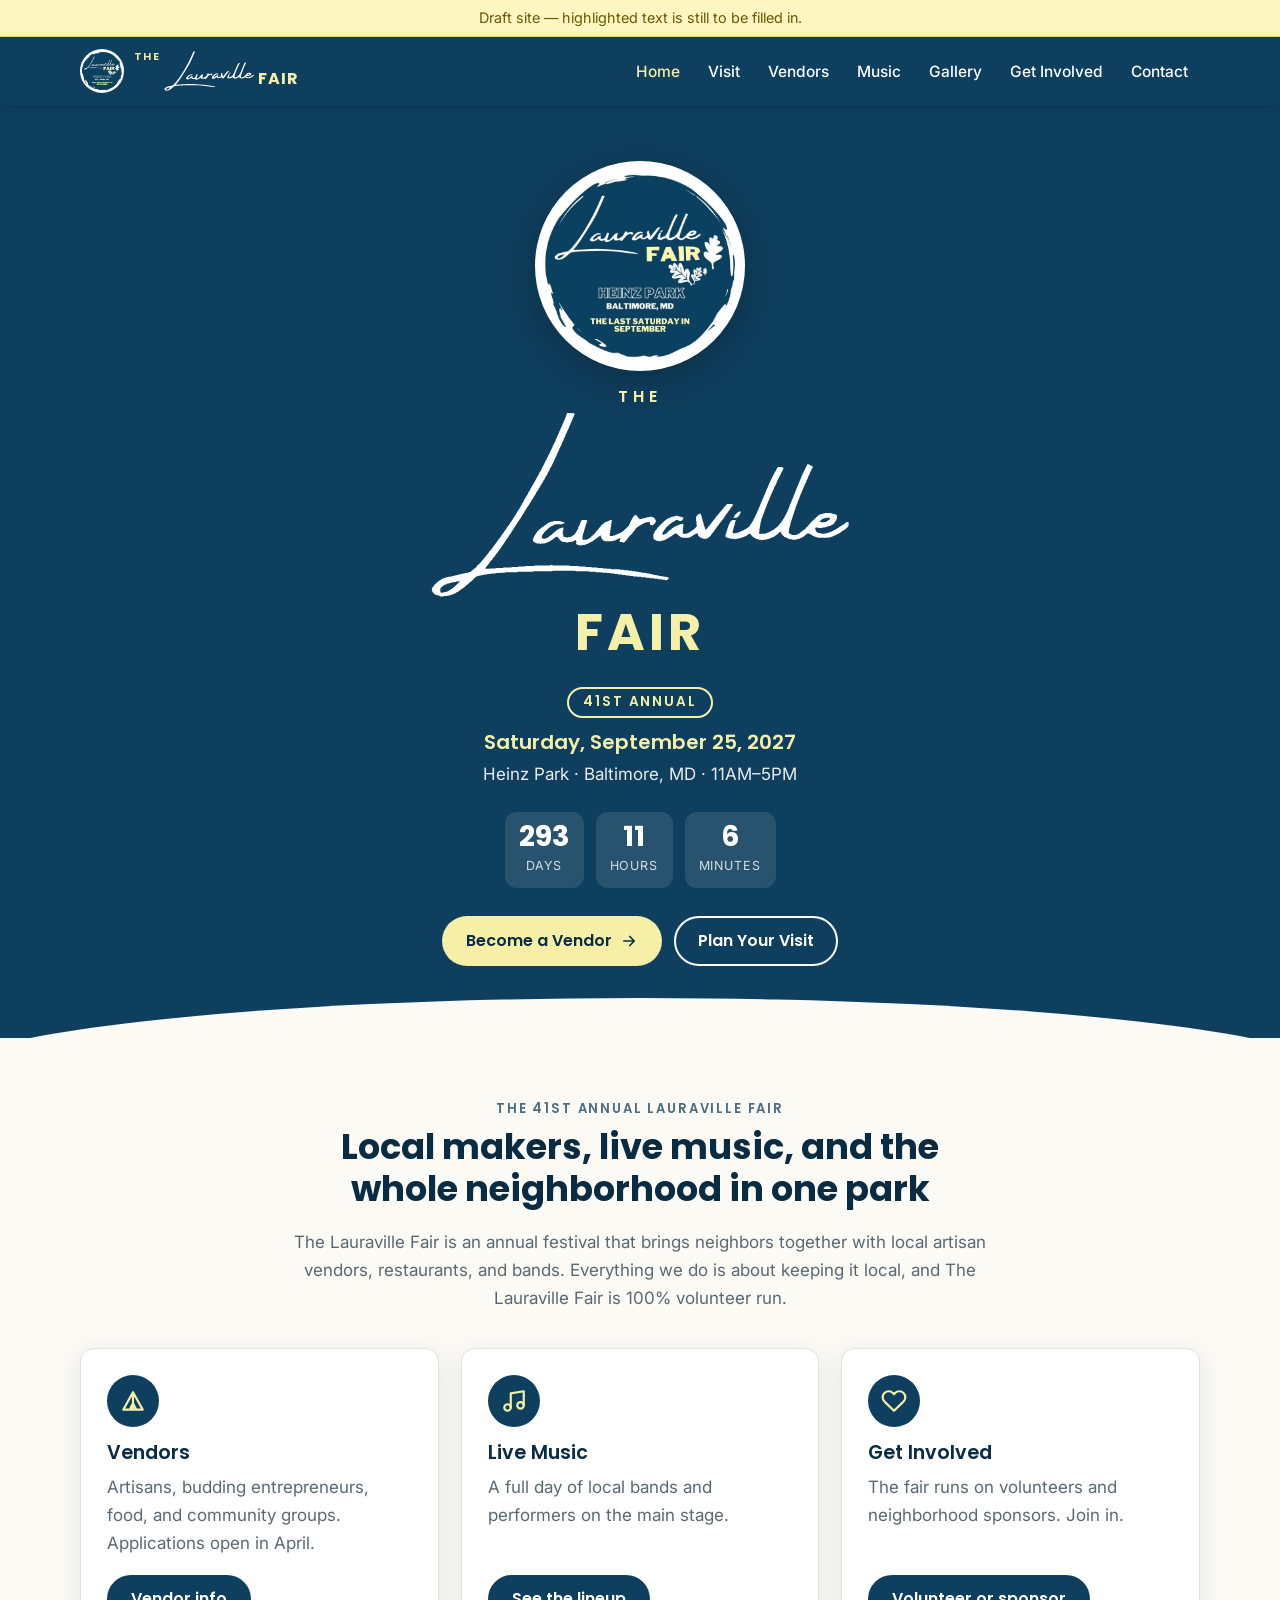
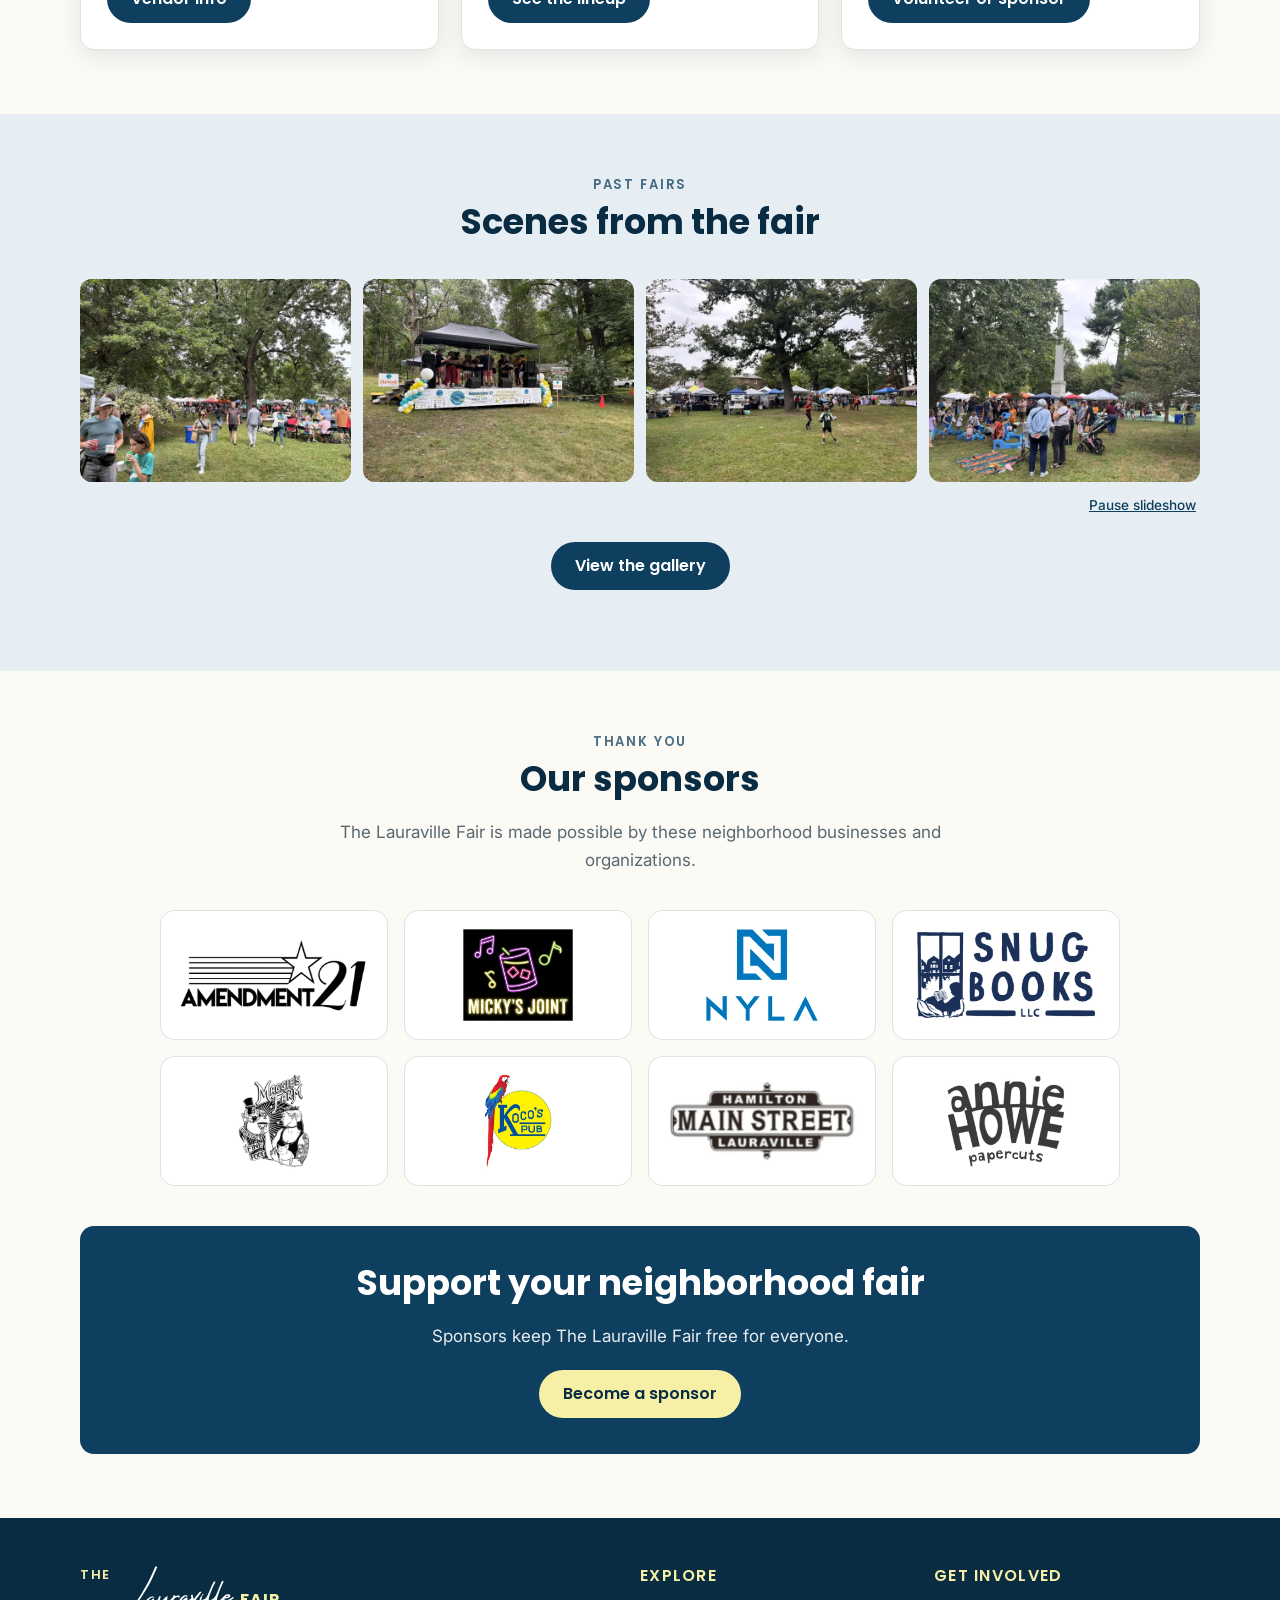
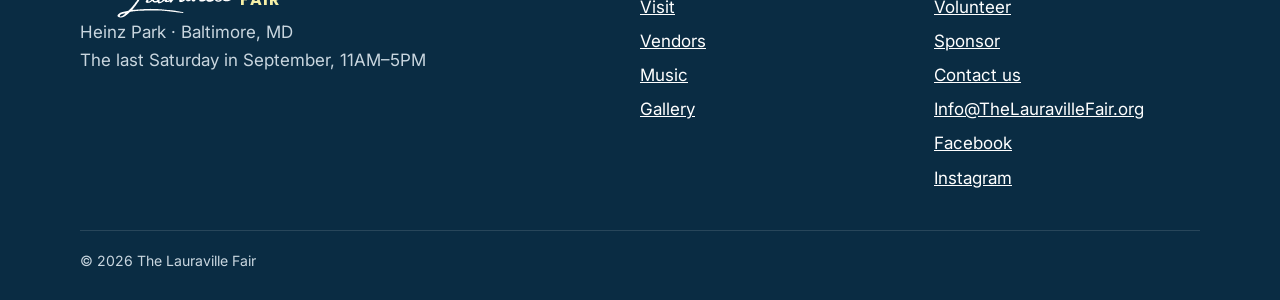
==== index.html @ 0a626cba "Pay page: connect Food Vendor Square link Co-Authored-By: Claude Opus 5.5 <noreply@anthropic.com>" ====
<!doctype html>
<html lang="en">
<head>
  <meta charset="utf-8">
  <meta name="viewport" content="width=device-width, initial-scale=1">
  <title>The Lauraville Fair | Heinz Park, Baltimore | The Last Saturday in September</title>
  <meta name="description" content="The Lauraville Fair: a free neighborhood festival of local vendors, live music, food, and community at Heinz Park in Baltimore, every last Saturday in September.">
  <!-- DRAFT: remove this noindex line at launch -->
  <meta name="robots" content="noindex">
  <link rel="canonical" href="https://thelauravillefair.org/">
  <link rel="icon" href="assets/images/logo-lowres.webp">
  <meta property="og:title" content="The Lauraville Fair | Heinz Park, Baltimore | The Last Saturday in September">
  <meta property="og:description" content="The Lauraville Fair: a free neighborhood festival of local vendors, live music, food, and community at Heinz Park in Baltimore, every last Saturday in September.">
  <meta property="og:image" content="https://thelauravillefair.org/assets/images/logo-lowres.webp">
  <link rel="preconnect" href="https://fonts.googleapis.com">
  <link rel="preconnect" href="https://fonts.gstatic.com" crossorigin>
  <link href="https://fonts.googleapis.com/css2?family=Inter:wght@400;500;600&family=Poppins:wght@500;600;700&display=swap" rel="stylesheet">
  <link rel="stylesheet" href="assets/css/styles.css?v=17">
</head>
<body>
  <a class="skip-link" href="#main">Skip to content</a>
  <div class="draft-banner">Draft site — highlighted text is still to be filled in.</div>

  <header class="site-header">
    <nav class="container nav" aria-label="Main">
      <a class="brand" href="index.html">
        <img src="assets/images/logo-lowres.webp" alt="" width="44" height="44">
        <span><small>The</small><img class="script-word" src="assets/images/lauraville-script.svg?v=3" alt="Lauraville" width="90" height="40"><b>FAIR</b></span>
      </a>
      <button class="nav-toggle" aria-label="Open menu" aria-expanded="false" aria-controls="nav-links">
        <svg viewBox="0 0 24 24" fill="none" stroke="currentColor" stroke-width="2" stroke-linecap="round"><path d="M4 6h16M4 12h16M4 18h16"/></svg>
      </button>
      <ul class="nav-links" id="nav-links">
        <li><a href="index.html" aria-current="page">Home</a></li>
        <li><a href="visit.html">Visit</a></li>
        <li><a href="vendors.html">Vendors</a></li>
        <li><a href="music.html">Music</a></li>
        <li><a href="gallery.html">Gallery</a></li>
        <li><a href="get-involved.html">Get Involved</a></li>
        <li><a href="contact.html">Contact</a></li>
      </ul>
    </nav>
  </header>

  <main id="main">

    <section class="hero">
      <div class="container">
        <img class="hero__logo" src="assets/images/logo-lowres.webp" alt="The Lauraville Fair logo" width="210" height="210">
        <h1><span class="the">The</span> <img class="script" src="assets/images/lauraville-script.svg?v=3" alt="Lauraville" width="420" height="187"> <span class="fair">FAIR</span></h1>
        <p class="hero__edition"><span data-fair-edition>41st</span> Annual</p>
        <p class="hero__date" data-fair-date>The last Saturday in September</p>
        <p class="hero__place">Heinz Park · Baltimore, MD · 11AM–5PM</p>
        <div class="countdown" aria-label="Countdown to the fair">
          <div><b data-days>–</b><small>Days</small></div>
          <div><b data-hours>–</b><small>Hours</small></div>
          <div><b data-minutes>–</b><small>Minutes</small></div>
        </div>
        <div class="hero__ctas">
          <a class="btn btn--butter" href="vendors.html">Become a Vendor <svg viewBox="0 0 24 24" fill="none" stroke="currentColor" stroke-width="2.2" stroke-linecap="round" stroke-linejoin="round"><path d="M5 12h14M13 6l6 6-6 6"/></svg></a>
          <a class="btn btn--ghost" href="visit.html">Plan Your Visit</a>
        </div>
      </div>
    </section>

    <section class="section">
      <div class="container">
        <div class="section__head">
          <span class="eyebrow">The <span data-fair-edition>41st</span> Annual Lauraville Fair</span>
          <h2>Local makers, live music, and the whole neighborhood in one park</h2>
          <p>The Lauraville Fair is an annual festival that brings neighbors together with local artisan vendors, restaurants, and bands. Everything we do is about keeping it local, and The Lauraville Fair is 100% volunteer run.</p>
        </div>
        <div class="grid grid--3">
          <div class="card">
            <div class="card__icon"><svg viewBox="0 0 24 24" fill="none" stroke="currentColor" stroke-width="2" stroke-linecap="round" stroke-linejoin="round"><path d="M3 20 12 4l9 16M3 20h18M12 4v16M9 20l3-6 3 6"/></svg></div>
            <h3>Vendors</h3>
            <p>Artisans, budding entrepreneurs, food, and community groups. Applications open in April.</p>
            <a class="btn btn--navy" href="vendors.html">Vendor info</a>
          </div>
          <div class="card">
            <div class="card__icon"><svg viewBox="0 0 24 24" fill="none" stroke="currentColor" stroke-width="2" stroke-linecap="round" stroke-linejoin="round"><path d="M9 18V5l12-2v13"/><circle cx="6" cy="18" r="3"/><circle cx="18" cy="16" r="3"/></svg></div>
            <h3>Live Music</h3>
            <p>A full day of local bands and performers on the main stage.</p>
            <a class="btn btn--navy" href="music.html">See the lineup</a>
          </div>
          <div class="card">
            <div class="card__icon"><svg viewBox="0 0 24 24" fill="none" stroke="currentColor" stroke-width="2" stroke-linecap="round" stroke-linejoin="round"><path d="M20.8 4.6a5.5 5.5 0 0 0-7.8 0L12 5.7l-1-1.1a5.5 5.5 0 0 0-7.8 7.8l1 1.1L12 21l7.8-7.5 1-1.1a5.5 5.5 0 0 0 0-7.8z"/></svg></div>
            <h3>Get Involved</h3>
            <p>The fair runs on volunteers and neighborhood sponsors. Join in.</p>
            <a class="btn btn--navy" href="get-involved.html">Volunteer or sponsor</a>
          </div>
        </div>
      </div>
    </section>

    <section class="section section--tint">
      <div class="container">
        <div class="section__head">
          <span class="eyebrow">Past Fairs</span>
          <h2>Scenes from the fair</h2>
        </div>
        <div class="gallery rotator" data-photos="[{&quot;src&quot;: &quot;assets/images/gallery/fair-2025-01-sm.webp&quot;, &quot;alt&quot;: &quot;Crowds and picnic tables under the big shade trees at Heinz Park&quot;}, {&quot;src&quot;: &quot;assets/images/gallery/fair-2025-06-sm.webp&quot;, &quot;alt&quot;: &quot;A band performing on the main stage&quot;}, {&quot;src&quot;: &quot;assets/images/gallery/fair-2025-07-sm.webp&quot;, &quot;alt&quot;: &quot;Kids playing on the lawn with vendor tents behind them&quot;}, {&quot;src&quot;: &quot;assets/images/gallery/fair-2025-08-sm.webp&quot;, &quot;alt&quot;: &quot;Families and strollers gathered near the monument&quot;}, {&quot;src&quot;: &quot;assets/images/gallery/fair-2025-02-sm.webp&quot;, &quot;alt&quot;: &quot;Fairgoers strolling past vendor tents on a sunny afternoon&quot;}, {&quot;src&quot;: &quot;assets/images/gallery/fair-2025-03-sm.webp&quot;, &quot;alt&quot;: &quot;A busy crowd making its way through the vendor tents&quot;}, {&quot;src&quot;: &quot;assets/images/gallery/fair-2025-04-sm.webp&quot;, &quot;alt&quot;: &quot;Neighbors gathered near the colorful vendor tents&quot;}, {&quot;src&quot;: &quot;assets/images/gallery/fair-2025-05-sm.webp&quot;, &quot;alt&quot;: &quot;Vendor tents lining the park beside the monument&quot;}, {&quot;src&quot;: &quot;assets/images/gallery/fair-2025-10-sm.webp&quot;, &quot;alt&quot;: &quot;Picnic blankets and a crowd gathered on the lawn near the food trucks&quot;}, {&quot;src&quot;: &quot;assets/images/gallery/fair-2025-11-sm.webp&quot;, &quot;alt&quot;: &quot;A kid and a grown-up by a giant tree trunk, with umbrellas and tents behind&quot;}, {&quot;src&quot;: &quot;assets/images/gallery/fair-2025-12-sm.webp&quot;, &quot;alt&quot;: &quot;A vendor setting up by a blue tent, with the fair spread out under the trees&quot;}, {&quot;src&quot;: &quot;assets/images/gallery/fair-2025-09-sm.webp&quot;, &quot;alt&quot;: &quot;The big branch that fell during our first act of the 2025 fair. Surrounded by the stage, vendors, vehicles, and people, it landed perfectly between the stage and a food truck. Nothing was damaged!&quot;}]">
          <a class="gallery__item" href="gallery.html"><img src="assets/images/gallery/fair-2025-01-sm.webp" alt="Crowds and picnic tables under the big shade trees at Heinz Park" loading="lazy" width="640" height="480"></a>
          <a class="gallery__item" href="gallery.html"><img src="assets/images/gallery/fair-2025-06-sm.webp" alt="A band performing on the main stage" loading="lazy" width="640" height="480"></a>
          <a class="gallery__item" href="gallery.html"><img src="assets/images/gallery/fair-2025-07-sm.webp" alt="Kids playing on the lawn with vendor tents behind them" loading="lazy" width="640" height="480"></a>
          <a class="gallery__item" href="gallery.html"><img src="assets/images/gallery/fair-2025-08-sm.webp" alt="Families and strollers gathered near the monument" loading="lazy" width="640" height="480"></a>
        </div>
        <p class="rotator__controls"><button class="rotator__pause" type="button" aria-pressed="false">Pause slideshow</button></p>
        <p style="text-align:center;margin-top:24px"><a class="btn btn--navy" href="gallery.html">View the gallery</a></p>
      </div>
    </section>

    <section class="section">
      <div class="container">
        <div class="section__head">
          <span class="eyebrow">Thank You</span>
          <h2>Our sponsors</h2>
          <p>The Lauraville Fair is made possible by these neighborhood businesses and organizations.</p>
        </div>
        <ul class="sponsor-logos">
          <li><img src="assets/images/sponsors/amendment-21.webp" alt="Amendment 21" width="600" height="257" loading="lazy"></li>
          <li><img src="assets/images/sponsors/mickys-joint.webp" alt="Micky&#39;s Joint" width="424" height="360" loading="lazy"></li>
          <li><a href="https://nylatechnologysolutions.com/" target="_blank" rel="noopener"><img src="assets/images/sponsors/nyla.webp" alt="NYLA" width="433" height="360" loading="lazy"></a></li>
          <li><a href="https://www.snugbooks.com/" target="_blank" rel="noopener"><img src="assets/images/sponsors/snug-books.webp" alt="Snug Books" width="600" height="313" loading="lazy"></a></li>
          <li><a href="https://www.maggiesfarmmd.com/" target="_blank" rel="noopener"><img src="assets/images/sponsors/maggies-farm.webp" alt="Maggie&#39;s Farm" width="284" height="360" loading="lazy"></a></li>
          <li><a href="https://kocospub.com/" target="_blank" rel="noopener"><img src="assets/images/sponsors/kocos-pub.webp" alt="Koco&#39;s Pub" width="264" height="360" loading="lazy"></a></li>
          <li><a href="https://hamiltonlauraville.org/" target="_blank" rel="noopener"><img src="assets/images/sponsors/hamilton-lauraville-main-street.webp" alt="Hamilton Lauraville Main Street" width="560" height="260" loading="lazy"></a></li>
          <li><a href="https://anniehowepapercuts.com/" target="_blank" rel="noopener"><img src="assets/images/sponsors/annie-howe-papercuts.webp" alt="Annie Howe Papercuts" width="456" height="360" loading="lazy"></a></li>
        </ul>
        <div class="cta-band">
          <h2>Support your neighborhood fair</h2>
          <p>Sponsors keep The Lauraville Fair free for everyone.</p>
          <a class="btn btn--butter" href="get-involved.html#sponsor">Become a sponsor</a>
        </div>
      </div>
    </section>

  </main>

  <footer class="site-footer">
    <div class="container">
      <div class="footer-grid">
        <div>
          <div class="footer-brand"><small>The</small> <img class="script-word" src="assets/images/lauraville-script.svg?v=3" alt="Lauraville" width="117" height="52"> <b>FAIR</b></div>
          <p>Heinz Park · Baltimore, MD<br>The last Saturday in September, 11AM–5PM</p>
        </div>
        <div>
          <h3>Explore</h3>
          <ul>
            <li><a href="visit.html">Visit</a></li>
            <li><a href="vendors.html">Vendors</a></li>
            <li><a href="music.html">Music</a></li>
            <li><a href="gallery.html">Gallery</a></li>
          </ul>
        </div>
        <div>
          <h3>Get Involved</h3>
          <ul>
            <li><a href="get-involved.html#volunteer">Volunteer</a></li>
            <li><a href="get-involved.html#sponsor">Sponsor</a></li>
            <li><a href="contact.html">Contact us</a></li>
            <li><a href="mailto:Info@TheLauravilleFair.org">Info@TheLauravilleFair.org</a></li>
            <li><a href="https://www.facebook.com/thelauravillefair" target="_blank" rel="noopener">Facebook</a></li>
            <li><a href="https://www.instagram.com/thelauravillefair/" target="_blank" rel="noopener">Instagram</a></li>
          </ul>
        </div>
      </div>
      <div class="footer-bottom">© <span data-year></span> The Lauraville Fair</div>
    </div>
  </footer>

  <script src="assets/js/main.js?v=12"></script>
</body>
</html>
---- assets/css/styles.css ----
/* ===== Lauraville Fair — styles ===== */
:root {
  --navy: #0f3f5e;
  --navy-deep: #0a2c43;
  --navy-soft: #e7eef3;
  --butter: #f6f0a6;
  --butter-deep: #e9dd6a;
  --leaf: #ffffff;
  --ink: #1d2a33;
  --muted: #5a6872;
  --paper: #fbfaf5;
  --line: #dfe3e2;
  --radius: 14px;
  --shadow: 0 6px 24px rgba(10, 44, 67, .10);
  --max: 1120px;
}

*, *::before, *::after { box-sizing: border-box; }
[hidden] { display: none !important; }
html { scroll-behavior: smooth; }
body {
  margin: 0;
  font: 400 1.0625rem/1.65 "Inter", system-ui, sans-serif;
  color: var(--ink);
  background: var(--paper);
}
img { max-width: 100%; height: auto; display: block; }
a { color: var(--navy); }
h1, h2, h3 { font-family: "Poppins", system-ui, sans-serif; line-height: 1.2; color: var(--navy-deep); margin: 0 0 .5em; }
h1 { font-size: clamp(2rem, 5vw, 3.2rem); font-weight: 700; }
h2 { font-size: clamp(1.6rem, 3.5vw, 2.2rem); font-weight: 700; }
h3 { font-size: 1.2rem; font-weight: 600; }
p { margin: 0 0 1em; }

.container { width: min(var(--max), 100% - 32px); margin-inline: auto; }
.skip-link { position: absolute; left: -999px; top: 8px; background: var(--butter); padding: 8px 14px; z-index: 100; }
.skip-link:focus { left: 8px; }

/* ===== Draft placeholders: anything still to be filled in ===== */
.todo {
  background: #fff7c2;
  outline: 2px dashed #d4b106;
  outline-offset: 2px;
  border-radius: 4px;
  padding: 0 4px;
  color: #6b5600;
  font-style: italic;
}
.draft-banner {
  background: #fff7c2; color: #6b5600; text-align: center;
  font-size: .9rem; padding: 6px 16px; border-bottom: 1px solid #e9d97a;
}

/* ===== Header / nav ===== */
.site-header { background: var(--navy); position: sticky; top: 0; z-index: 50; box-shadow: 0 2px 10px rgba(0,0,0,.15); }
.nav { display: flex; align-items: center; justify-content: space-between; min-height: 68px; gap: 16px; }
.brand { display: flex; align-items: center; gap: 10px; color: #fff; text-decoration: none; }
.brand img { border-radius: 50%; background: #fff; }
.brand span { display: flex; align-items: center; }
.brand b { font: 700 1rem/1 "Poppins", sans-serif; color: var(--butter); letter-spacing: .06em; margin-left: 4px; align-self: flex-end; margin-bottom: 4px; }
.brand .script-word { height: 40px; width: auto; border-radius: 0; background: none; }
.nav-links { list-style: none; display: flex; align-items: center; gap: 4px; margin: 0; padding: 0; }
.nav-links a { color: #fff; text-decoration: none; font-weight: 500; padding: 8px 12px; border-radius: 8px; font-size: .97rem; }
.nav-links a:hover { background: rgba(255,255,255,.1); }
.nav-links a[aria-current="page"] { color: var(--butter); }
.nav-toggle { display: none; background: none; border: 0; color: #fff; padding: 8px; cursor: pointer; }
.nav-toggle svg { width: 28px; height: 28px; }

@media (max-width: 920px) {
  .nav-toggle { display: block; }
  .nav-links {
    display: none; position: absolute; left: 0; right: 0; top: 100%;
    flex-direction: column; align-items: stretch; background: var(--navy-deep); padding: 8px 16px 16px;
  }
  .nav-links.open { display: flex; }
  .nav-links a { display: block; padding: 12px; }
  .nav-links .btn { text-align: center; margin-top: 8px; }
}

/* ===== Buttons ===== */
.btn {
  display: inline-flex; align-items: center; gap: 8px; justify-content: center;
  font: 600 1rem/1 "Poppins", sans-serif; text-decoration: none;
  padding: 14px 22px; border-radius: 999px; border: 2px solid transparent; cursor: pointer;
  transition: transform .12s ease, background .12s ease;
}
.btn:hover { transform: translateY(-1px); }
.btn svg { width: 18px; height: 18px; }
.btn--butter { background: var(--butter); color: var(--navy-deep) !important; }
.btn--butter:hover { background: var(--butter-deep); }
.btn--navy { background: var(--navy); color: #fff !important; }
.btn--navy:hover { background: var(--navy-deep); }
.btn--ghost { border-color: currentColor; color: inherit; }
.nav-links .btn { padding: 10px 18px; }

/* ===== Hero ===== */
.hero {
  background: var(--navy);
  color: #fff; text-align: center; overflow: hidden; position: relative;
  padding: 56px 0 72px;
}
.hero::after { /* soft brushed edge at the bottom, echoing the logo */
  content: ""; position: absolute; left: -5%; right: -5%; bottom: -40px; height: 80px;
  background: var(--paper); border-radius: 50% 50% 0 0 / 100% 100% 0 0;
}
.hero__logo { width: 210px; margin: 0 auto 18px; border-radius: 50%; background: #fff; box-shadow: 0 10px 40px rgba(0,0,0,.25); }
.hero h1 { color: #fff; margin-bottom: .2em; }
.hero h1 .script { display: block; width: min(420px, 78vw); height: auto; margin: 0 auto 4px; }
.hero h1 .fair { color: var(--butter); letter-spacing: .08em; }
.hero__date { font: 600 1.25rem/1.4 "Poppins", sans-serif; color: var(--butter); margin: 10px 0 4px; }
.hero__place { opacity: .9; margin-bottom: 24px; }
.hero__ctas { display: flex; flex-wrap: wrap; gap: 12px; justify-content: center; position: relative; z-index: 1; }

.countdown { display: flex; justify-content: center; gap: 12px; margin: 0 0 28px; }
.countdown div { background: rgba(255,255,255,.1); border-radius: 12px; padding: 10px 14px; min-width: 76px; }
.countdown b { display: block; font: 700 1.8rem/1 "Poppins", sans-serif; color: #fff; }
.countdown small { font-size: .78rem; text-transform: uppercase; letter-spacing: .08em; opacity: .8; }

/* ===== Page header (inner pages) ===== */
.page-hero { background: var(--navy); color: #fff; padding: 48px 0 56px; text-align: center; }
.page-hero h1 { color: #fff; }
.page-hero p { max-width: 640px; margin: 0 auto; opacity: .92; font-size: 1.1rem; }

/* ===== Sections ===== */
.section { padding: 64px 0; }
.section--tint { background: var(--navy-soft); }
.section__head { text-align: center; max-width: 700px; margin: 0 auto 36px; }
.section__head p { color: var(--muted); }
.eyebrow { font: 600 .82rem/1 "Poppins", sans-serif; text-transform: uppercase; letter-spacing: .14em; color: var(--navy); opacity: .75; margin-bottom: 10px; display: block; }

.grid { display: grid; gap: 22px; }
.grid--3 { grid-template-columns: repeat(auto-fit, minmax(260px, 1fr)); }
.grid--2 { grid-template-columns: repeat(auto-fit, minmax(300px, 1fr)); }

.card {
  background: #fff; border: 1px solid var(--line); border-radius: var(--radius);
  padding: 26px; box-shadow: var(--shadow); display: flex; flex-direction: column;
}
.card p { color: var(--muted); }
.card .btn { margin-top: auto; align-self: flex-start; }
.card__icon {
  width: 52px; height: 52px; border-radius: 50%; background: var(--navy); color: var(--butter);
  display: grid; place-items: center; margin-bottom: 14px;
}
.card__icon svg { width: 26px; height: 26px; }

.split { display: grid; grid-template-columns: 1.1fr 1fr; gap: 40px; align-items: center; }
@media (max-width: 820px) { .split { grid-template-columns: 1fr; } }

.steps { counter-reset: step; list-style: none; padding: 0; margin: 0; display: grid; gap: 14px; }
.steps li { position: relative; padding: 16px 16px 16px 64px; background: #fff; border-radius: var(--radius); border: 1px solid var(--line); }
.steps li::before {
  counter-increment: step; content: counter(step);
  position: absolute; left: 16px; top: 14px; width: 34px; height: 34px; border-radius: 50%;
  background: var(--butter); color: var(--navy-deep); font: 700 1rem/34px "Poppins", sans-serif; text-align: center;
}

.cta-band { background: var(--navy); color: #fff; border-radius: var(--radius); padding: 36px; text-align: center; }
.cta-band h2 { color: #fff; }
.cta-band p { opacity: .9; max-width: 600px; margin: 0 auto 20px; }

/* ===== Gallery ===== */
.gallery { display: grid; gap: 12px; grid-template-columns: repeat(auto-fill, minmax(220px, 1fr)); }
.gallery__ph {
  aspect-ratio: 4 / 3; border-radius: 12px; background: var(--navy-soft);
  display: grid; place-items: center; color: var(--navy); opacity: .7; font-size: .9rem;
  border: 2px dashed #b9cad6;
}
.gallery__ph svg { width: 36px; height: 36px; }

/* ===== FAQ ===== */
.faq details { background: #fff; border: 1px solid var(--line); border-radius: 12px; padding: 0 20px; margin-bottom: 10px; }
.faq summary { cursor: pointer; font: 600 1.05rem/1.4 "Poppins", sans-serif; padding: 16px 0; color: var(--navy-deep); }
.faq details[open] summary { border-bottom: 1px solid var(--line); margin-bottom: 12px; }

.map { width: 100%; aspect-ratio: 4 / 3; border: 0; border-radius: var(--radius); box-shadow: var(--shadow); }

/* ===== Footer ===== */
.site-footer { background: var(--navy-deep); color: #c9d6df; padding: 48px 0 28px; margin-top: 0; }
.site-footer a { color: #fff; }
.footer-grid { display: grid; gap: 28px; grid-template-columns: 2fr 1fr 1fr; }
@media (max-width: 720px) { .footer-grid { grid-template-columns: 1fr; } }
.site-footer h3 { color: var(--butter); font-size: 1rem; text-transform: uppercase; letter-spacing: .08em; }
.site-footer ul { list-style: none; padding: 0; margin: 0; }
.site-footer li { margin-bottom: 6px; }
.footer-brand { display: flex; align-items: flex-end; gap: 6px; color: #fff; }
.footer-brand .script-word { height: 52px; width: auto; }
.footer-brand b { margin-bottom: 6px; }
.footer-brand b { font: 700 1rem "Poppins", sans-serif; color: var(--butter); letter-spacing: .08em; }
.footer-bottom { border-top: 1px solid rgba(255,255,255,.12); margin-top: 32px; padding-top: 18px; font-size: .88rem; }

/* ===== Vendor categories & applications ===== */
.card--link { text-decoration: none; color: inherit; transition: transform .12s ease, border-color .12s ease; }
.card--link:hover { transform: translateY(-2px); border-color: var(--navy); }
.price { font: 700 1.05rem/1.3 "Poppins", sans-serif; color: var(--navy); margin-top: auto; }
.tiers .price { margin: 0 0 8px; }
.note { text-align: center; color: var(--muted); margin-top: 24px; }
.split--top { align-items: start; }
.facts { padding-left: 1.2em; margin: 0 0 1.2em; }
.facts li { margin-bottom: 4px; }

.apply { background: #fff; border: 1px solid var(--line); border-radius: var(--radius); padding: 24px; box-shadow: var(--shadow); }
.apply h3 { margin-bottom: .3em; }
.apply p { color: var(--muted); }
.form-embed iframe { width: 100%; border: 0; display: block; }
.form-embed[data-embed="notify"] iframe { height: 520px; }
.form-embed:not([data-embed="notify"]) iframe { height: 1400px; }
.form-embed__missing { margin: 12px 0 0; }

/* "The" in the wordmark */
.brand small { font: 600 .7rem/1 "Poppins", sans-serif; letter-spacing: .12em; text-transform: uppercase; color: var(--butter); align-self: flex-start; margin-right: 4px; }

.footer-brand small { font: 600 .8rem "Poppins", sans-serif; letter-spacing: .12em; text-transform: uppercase; color: var(--butter); align-self: flex-start; }
.hero h1 .the { display: block; font: 600 1rem/1 "Poppins", sans-serif; letter-spacing: .3em; text-transform: uppercase; color: var(--butter); margin-bottom: 6px; }
.form-embed[data-embed="volunteer"] iframe { height: 1100px; }

/* ===== "Notify me" signup ===== */
.sr-only { position: absolute; width: 1px; height: 1px; overflow: hidden; clip: rect(0 0 0 0); white-space: nowrap; }
.notify { display: flex; gap: 8px; flex-wrap: wrap; margin-top: 8px; }
.notify input {
  flex: 1 1 200px; min-width: 0; font: inherit; padding: 12px 16px;
  border: 2px solid var(--line); border-radius: 999px; background: var(--paper);
}
.notify input:focus { outline: none; border-color: var(--navy); }
.notify button:disabled { opacity: .6; cursor: wait; }
.notify__done { color: var(--navy) !important; font-weight: 600; margin-top: 12px; }
.notify__error { color: #a32020 !important; margin-top: 12px; }
.hero__edition { display: inline-block; margin: 14px 0 0; padding: 5px 14px; border: 2px solid var(--butter); border-radius: 999px; color: var(--butter); font: 600 .85rem/1.2 "Poppins", sans-serif; letter-spacing: .14em; text-transform: uppercase; }

/* ===== Pay your booth fee ===== */
.pay-notice { background: #fff7c2; border: 1px solid #e9d97a; border-radius: var(--radius); padding: 16px 20px; margin-bottom: 24px; color: #5c4a00; }
.pay-card h3 { margin-bottom: 4px; }
.pay-card .price { margin: 0 0 10px; font-size: 1.4rem; }
.pay-card .btn { margin-top: auto; }
.btn--disabled { background: var(--line); color: var(--muted) !important; cursor: default; pointer-events: none; }

/* ===== Sponsor logos ===== */
.sponsor-logos { list-style: none; padding: 0; margin: 0 auto 40px; max-width: 960px; display: flex; flex-wrap: wrap; justify-content: center; gap: 16px; }
.sponsor-logos li { flex: 0 0 calc((100% - 3 * 16px) / 4); }   /* 4 per row; a short last row stays centered */
@media (max-width: 640px) { .sponsor-logos li { flex-basis: calc((100% - 16px) / 2); height: 110px; } }   /* 2 per row on phones */
.sponsor-logos li { background: #fff; border: 1px solid var(--line); border-radius: var(--radius); height: 130px; display: flex; align-items: center; justify-content: center; padding: 14px; overflow: hidden; }
.sponsor-logos img { display: block; width: 100%; height: 100%; object-fit: contain; }
.sponsor-logos a { display: flex; width: 100%; height: 100%; align-items: center; justify-content: center; border-radius: 8px; }
.sponsor-logos li:has(a):hover { border-color: var(--navy); }

/* ===== Photo gallery ===== */
.gallery__item { display: block; position: relative; aspect-ratio: 4 / 3; border-radius: 12px; overflow: hidden; background: var(--navy-soft); }
.gallery__item img { position: absolute; inset: 0; width: 100%; height: 100%; object-fit: cover; transition: transform .25s ease; }
.gallery__item:hover img { transform: scale(1.04); }
.lightbox { border: 0; padding: 0; background: transparent; max-width: 100vw; max-height: 100vh; width: 100vw; height: 100vh; }
.lightbox::backdrop { background: rgba(5, 20, 32, .92); }
.lightbox[open] { display: flex; align-items: center; justify-content: center; flex-direction: column; }
.lightbox img { max-width: min(1400px, 92vw); max-height: 80vh; width: auto; height: auto; border-radius: 8px; }
.lightbox__caption { color: #fff; margin: 12px 16px 0; text-align: center; }
.lightbox button { position: fixed; background: rgba(255,255,255,.12); color: #fff; border: 0; cursor: pointer; font-size: 2.2rem; line-height: 1; width: 52px; height: 52px; border-radius: 50%; }
.lightbox button:hover { background: rgba(255,255,255,.25); }
.lightbox__close { top: 16px; right: 16px; }
.lightbox__prev { left: 16px; top: 50%; transform: translateY(-50%); }
.lightbox__next { right: 16px; top: 50%; transform: translateY(-50%); }
.gallery--year { grid-template-columns: repeat(3, 1fr); }
@media (max-width: 640px) { .gallery--year { grid-template-columns: repeat(2, 1fr); } }

/* ===== Home page photo slideshow ===== */
.rotator .rotator__incoming { opacity: 0; transition: opacity .8s ease; z-index: 1; }
.rotator .rotator__incoming.is-in { opacity: 1; }
.rotator__controls { text-align: right; margin: 8px 0 0; }
.rotator__pause { background: none; border: 0; color: var(--navy); font: 500 .85rem "Inter", sans-serif; text-decoration: underline; cursor: pointer; padding: 4px; }

/* ===== Pay page: 4 booth cards + 1 sponsorship card ===== */
.pay-grid { display: grid; gap: 22px; grid-template-columns: repeat(4, 1fr); }
@media (max-width: 960px) { .pay-grid { grid-template-columns: repeat(2, 1fr); } }
@media (max-width: 560px) { .pay-grid { grid-template-columns: 1fr; } }
.pay-card--sponsor { max-width: 460px; margin: 0 auto; }
.tier-list { list-style: none; padding: 0; margin: 0 0 18px; }
.tier-list li { display: flex; justify-content: space-between; padding: 8px 0; border-bottom: 1px solid var(--line); }
.tier-list b { color: var(--navy); }
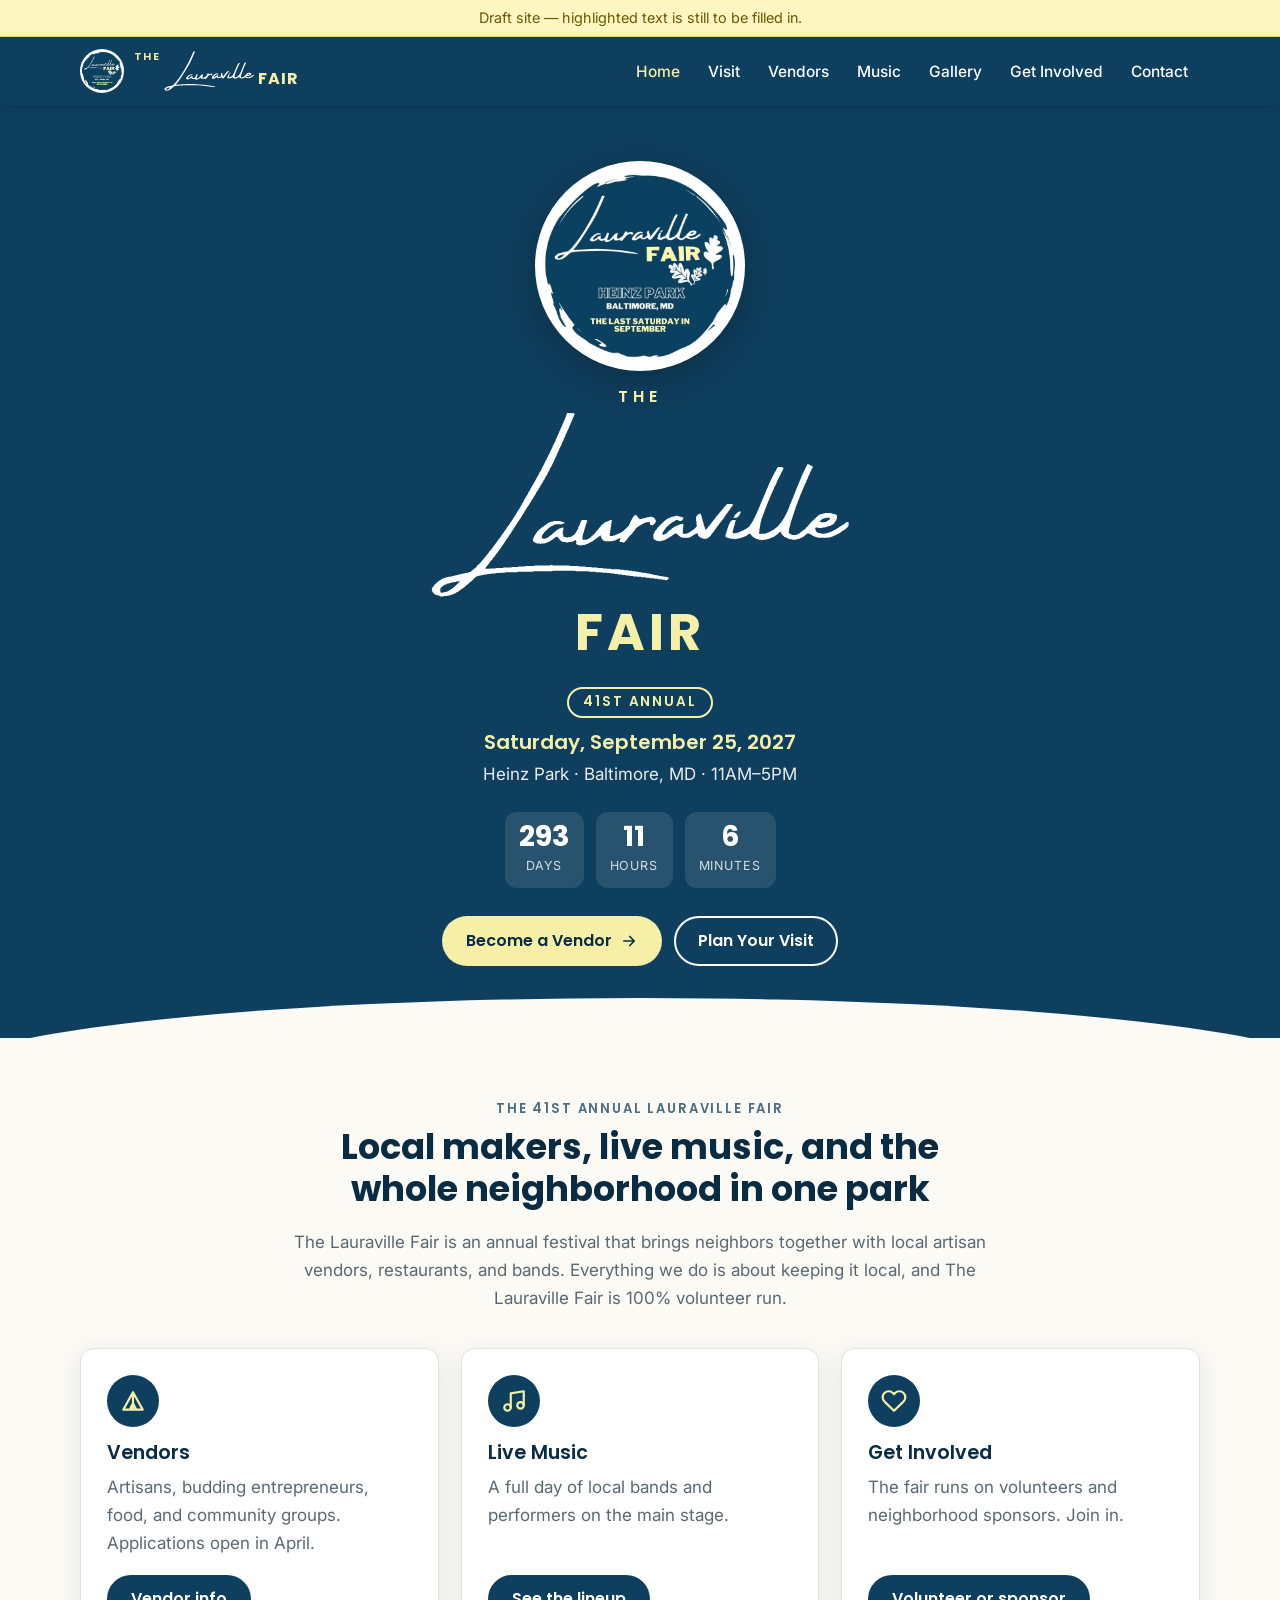
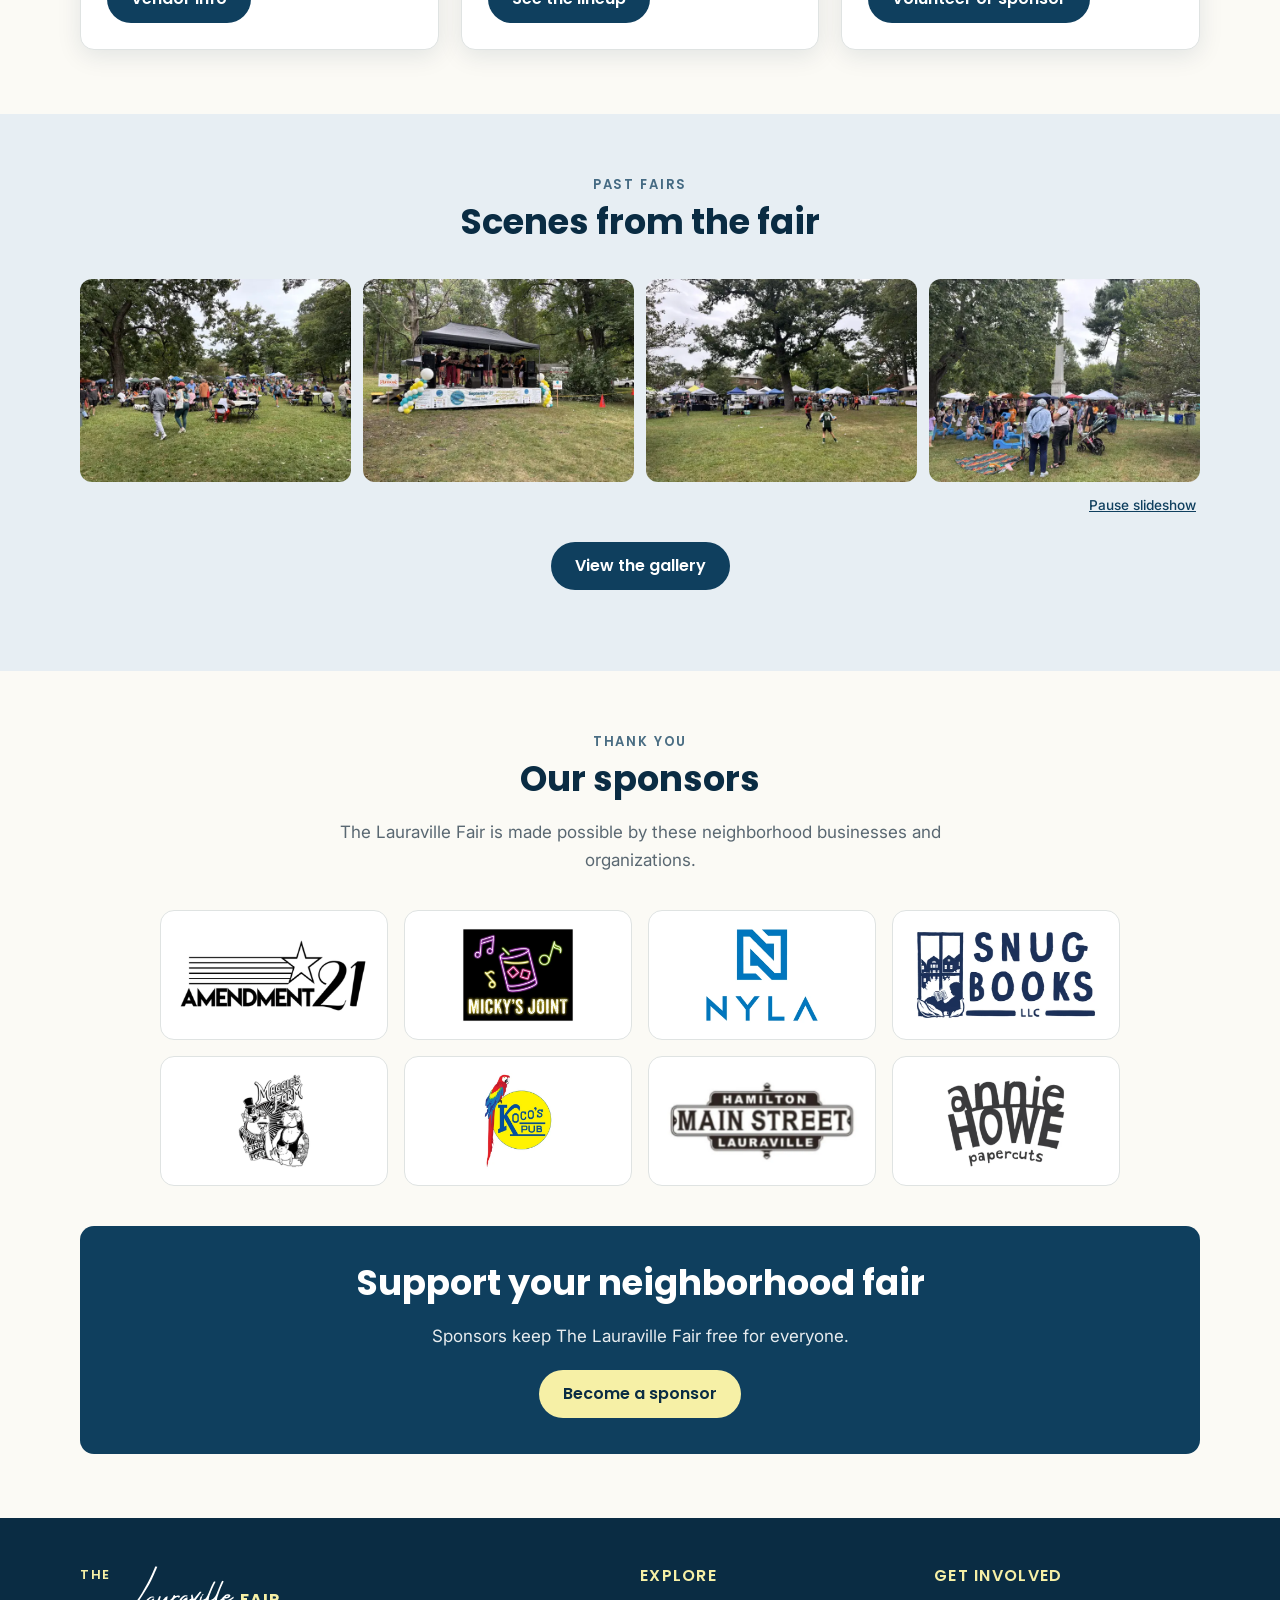
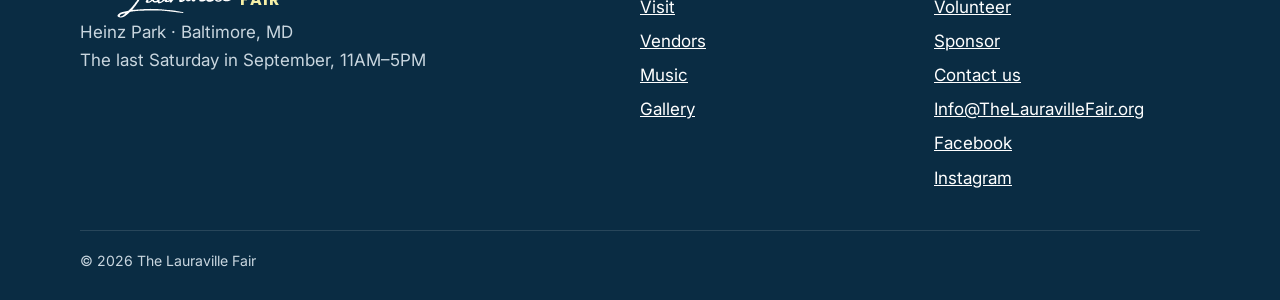
==== commit 8c0d1de5: "Community organizations: Neighborhood & Civic Groups ($50, any tax status) vs Community Service Nonp" ====
--- a/index.html
+++ b/index.html
@@ -15,7 +15,7 @@
   <link rel="preconnect" href="https://fonts.googleapis.com">
   <link rel="preconnect" href="https://fonts.gstatic.com" crossorigin>
   <link href="https://fonts.googleapis.com/css2?family=Inter:wght@400;500;600&family=Poppins:wght@500;600;700&display=swap" rel="stylesheet">
-  <link rel="stylesheet" href="assets/css/styles.css?v=17">
+  <link rel="stylesheet" href="assets/css/styles.css?v=18">
 </head>
 <body>
   <a class="skip-link" href="#main">Skip to content</a>
--- a/assets/css/styles.css
+++ b/assets/css/styles.css
@@ -274,3 +274,8 @@
 .tier-list { list-style: none; padding: 0; margin: 0 0 18px; }
 .tier-list li { display: flex; justify-content: space-between; padding: 8px 0; border-bottom: 1px solid var(--line); }
 .tier-list b { color: var(--navy); }
+
+/* ===== Community organization tiers ===== */
+.org-tiers { margin: 0 0 1.2em; }
+.org-tiers p { background: #fff; border: 1px solid var(--line); border-radius: 12px; padding: 14px 16px; margin: 0 0 10px; color: var(--ink); }
+.org-tiers p.org-tiers__note { background: none; border: 0; padding: 4px 0 0; color: var(--muted); }
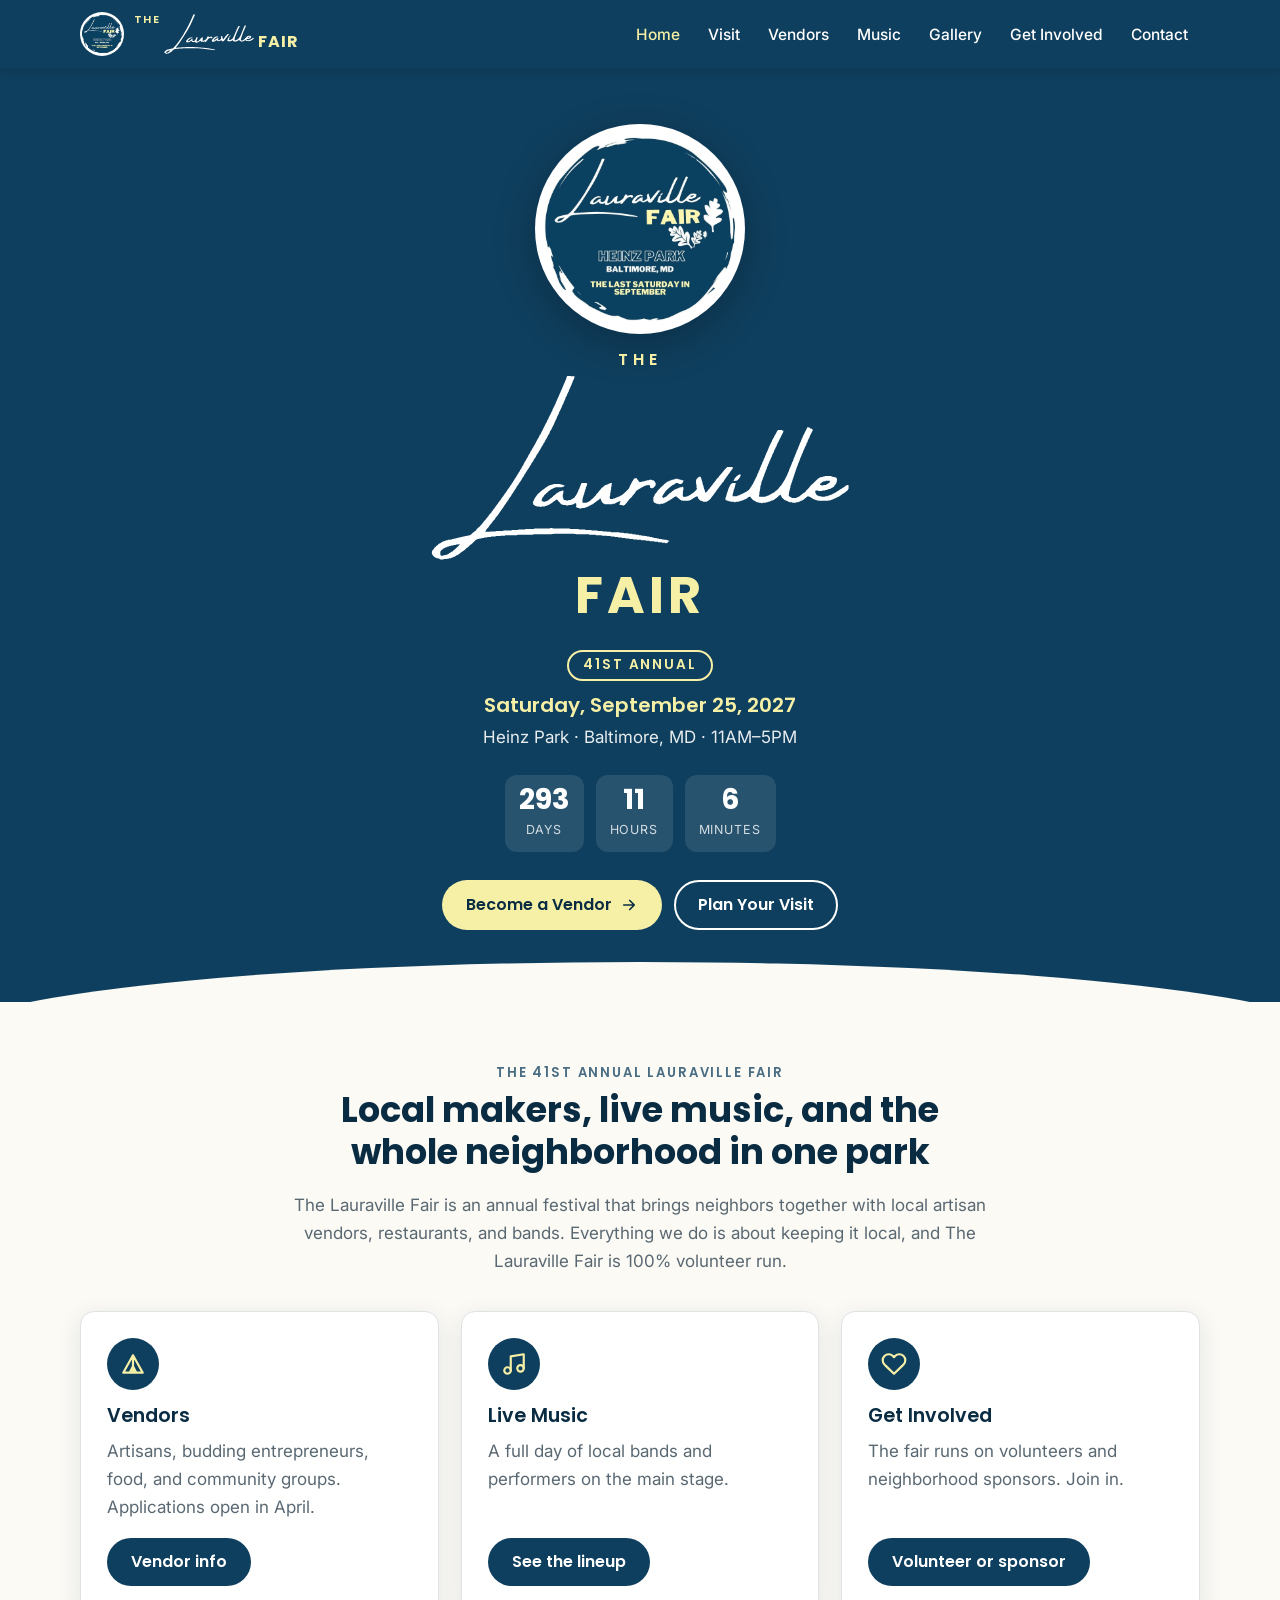
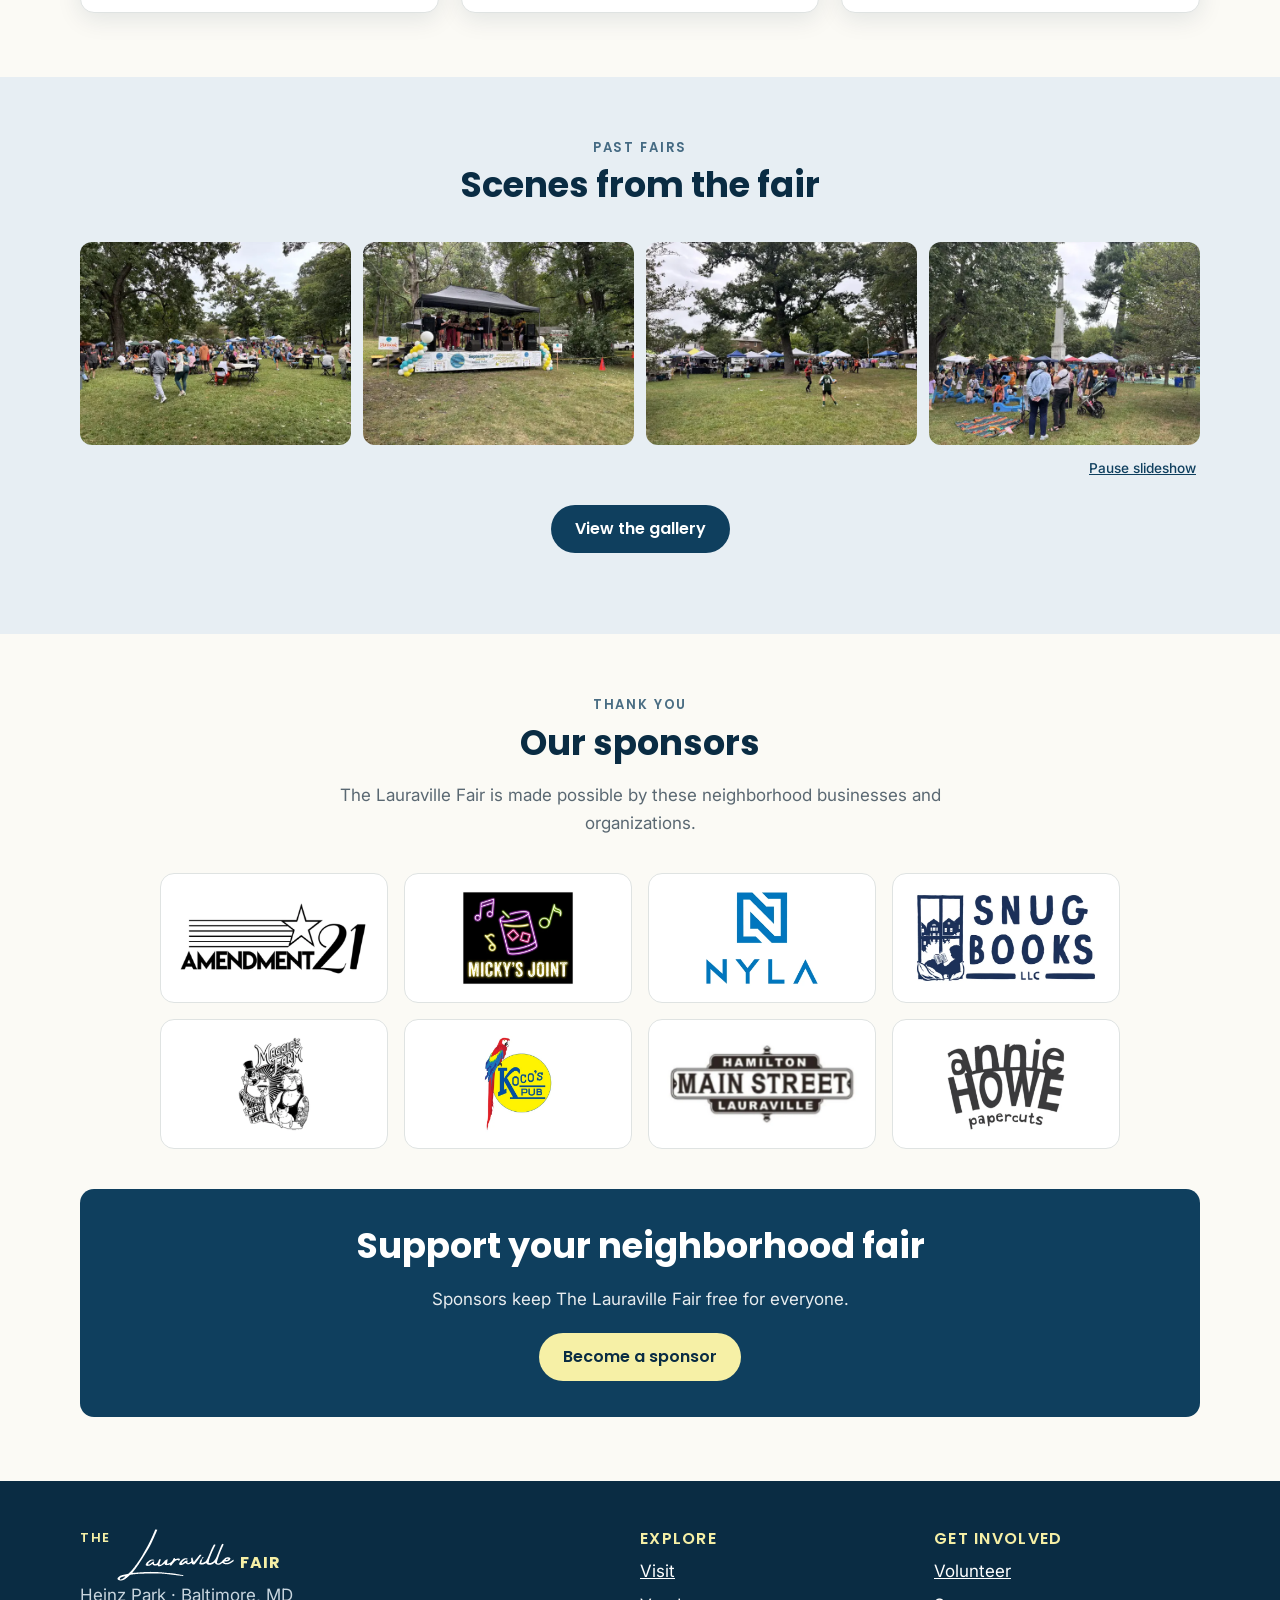
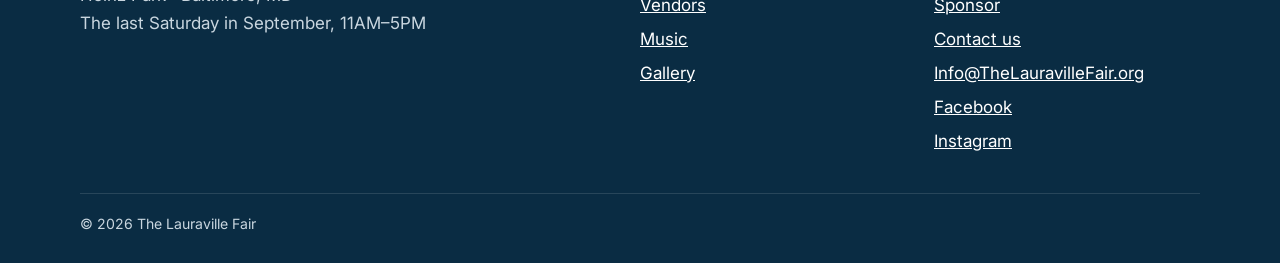
==== commit 4f91ae92: "Launch build: remove draft banner and noindex from public pages Co-Authored-By: Claude Opus 5.5 <nor" ====
--- a/index.html
+++ b/index.html
@@ -5,21 +5,18 @@
   <meta name="viewport" content="width=device-width, initial-scale=1">
   <title>The Lauraville Fair | Heinz Park, Baltimore | The Last Saturday in September</title>
   <meta name="description" content="The Lauraville Fair: a free neighborhood festival of local vendors, live music, food, and community at Heinz Park in Baltimore, every last Saturday in September.">
-  <!-- DRAFT: remove this noindex line at launch -->
-  <meta name="robots" content="noindex">
-  <link rel="canonical" href="https://thelauravillefair.org/">
+  <link rel="canonical" href="https://www.thelauravillefair.org/">
   <link rel="icon" href="assets/images/logo-lowres.webp">
   <meta property="og:title" content="The Lauraville Fair | Heinz Park, Baltimore | The Last Saturday in September">
   <meta property="og:description" content="The Lauraville Fair: a free neighborhood festival of local vendors, live music, food, and community at Heinz Park in Baltimore, every last Saturday in September.">
-  <meta property="og:image" content="https://thelauravillefair.org/assets/images/logo-lowres.webp">
+  <meta property="og:image" content="https://www.thelauravillefair.org/assets/images/logo-lowres.webp">
   <link rel="preconnect" href="https://fonts.googleapis.com">
   <link rel="preconnect" href="https://fonts.gstatic.com" crossorigin>
   <link href="https://fonts.googleapis.com/css2?family=Inter:wght@400;500;600&family=Poppins:wght@500;600;700&display=swap" rel="stylesheet">
-  <link rel="stylesheet" href="assets/css/styles.css?v=18">
+  <link rel="stylesheet" href="assets/css/styles.css?v=19">
 </head>
 <body>
   <a class="skip-link" href="#main">Skip to content</a>
-  <div class="draft-banner">Draft site — highlighted text is still to be filled in.</div>
 
   <header class="site-header">
     <nav class="container nav" aria-label="Main">
@@ -169,6 +166,6 @@
     </div>
   </footer>
 
-  <script src="assets/js/main.js?v=12"></script>
+  <script src="assets/js/main.js?v=16"></script>
 </body>
 </html>
--- a/assets/css/styles.css
+++ b/assets/css/styles.css
@@ -279,3 +279,6 @@
 .org-tiers { margin: 0 0 1.2em; }
 .org-tiers p { background: #fff; border: 1px solid var(--line); border-radius: 12px; padding: 14px 16px; margin: 0 0 10px; color: var(--ink); }
 .org-tiers p.org-tiers__note { background: none; border: 0; padding: 4px 0 0; color: var(--muted); }
+
+/* "Rates shown are from last year" note (hidden automatically once applications open) */
+.rates-note { display: inline-block; margin-top: 12px; padding: 8px 14px; border-radius: 10px; background: #fff7c2; border: 1px solid #e9d97a; color: #5c4a00 !important; font-size: .95rem; }
